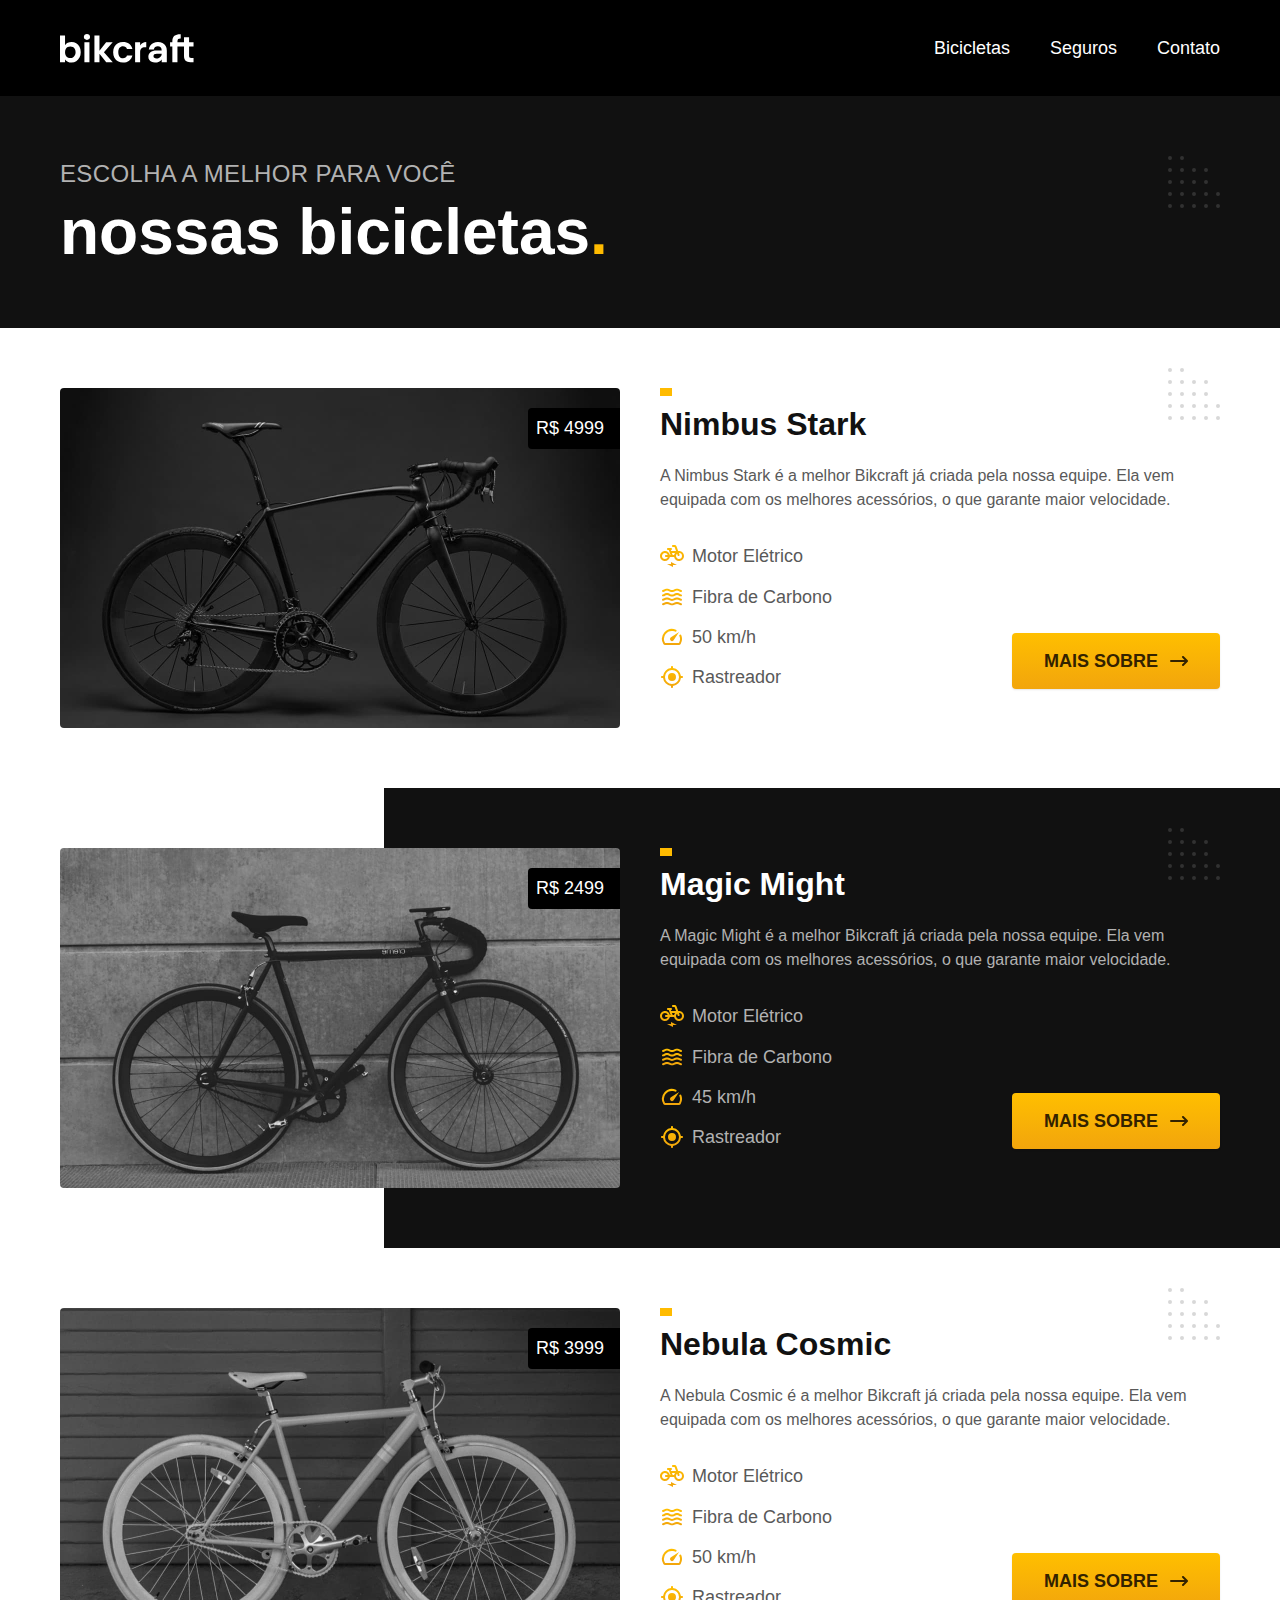
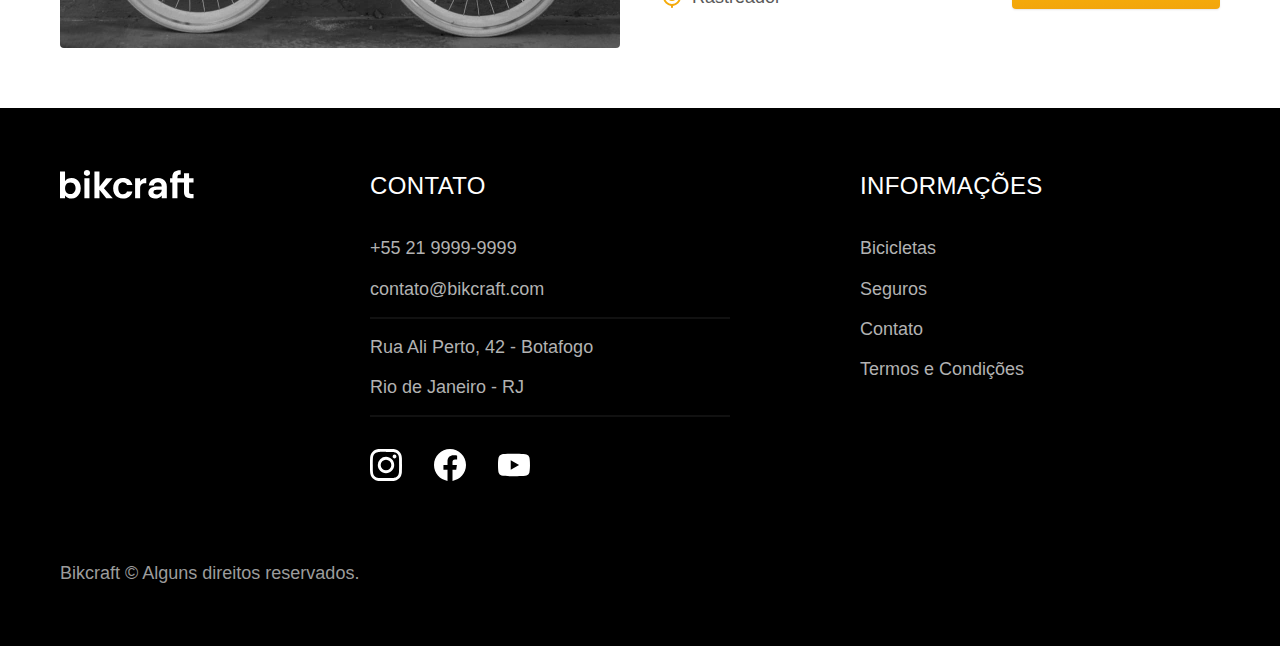
==== bicicletas.html @ 069b3458 "first commit" ====
<!DOCTYPE html>
<html lang="pt-br">

<head>
  <meta charset="UTF-8">
  <meta name="viewport" content="width=device-width, initial-scale=1.0">

  <title>Bicicletas | Bikcraft</title>
  <meta name="description" content="Bicicletas">

  <link rel="preload" href="./css/style.css" as="style">
  <link rel="stylesheet" href="./css/style.css">
</head>

<body id="bicicletas">
  <header class="header-bg">
    <div class="header container">
      <a href="./">
        <img src="./img/bikcraft.svg" alt="Bikcraft">
      </a>

      <nav aria-label="primaria">
        <ul class="header-menu font-1-m cor-0">
          <li><a href="./bicicletas.html">Bicicletas</a></li>
          <li><a href="./seguros.html">Seguros</a></li>
          <li><a href="./contato.html">Contato</a></li>
        </ul>
      </nav>
    </div>
  </header>

  <main>
    <div class="titulo-bg">
      <div class="titulo container">
        <p class="font-2-l-b cor-5">Escolha a melhor para você</p>
        <h1 class="font-1-xxl cor-0">nossas bicicletas<span class="cor-p1">.</span></h1>
      </div>
    </div>

    <div class="bicicletas container">
      <div class="bicicletas-imagem">
        <img src="./img/bicicletas/nimbus.jpg" alt="Bicicleta preta">
        <span class="font-2-m cor-0">R$ 4999</span>
      </div>
      <div class="bicicletas-conteudo">
        <h2 class="font-1-xl">Nimbus Stark</h2>
        <p class="font-2-s cor-8">A Nimbus Stark é a melhor Bikcraft já criada pela nossa equipe. Ela vem equipada com os melhores acessórios, o que garante maior velocidade.</p>
        <ul class="font-1-m cor-8">
          <li>
            <img src="./img/icones/eletrica.svg" alt="">
            Motor Elétrico
          </li>
          <li>
            <img src="./img/icones/carbono.svg" alt="">
            Fibra de Carbono
          </li>
          <li>
            <img src="./img/icones/velocidade.svg" alt="">
            50 km/h
          </li>
          <li>
            <img src="./img/icones/rastreador.svg" alt="">
            Rastreador
          </li>
        </ul>
        <a class="botao seta" href="./bicicletas/nimbus.html">Mais Sobre</a>
      </div>
    </div>

    <div class="bicicletas-bg">
      <div class="bicicletas container">
        <div class="bicicletas-imagem">
          <img src="./img/bicicletas/magic.jpg" alt="Bicicleta preta">
          <span class="font-2-m cor-0">R$ 2499</span>
        </div>
        <div class="bicicletas-conteudo">
          <h2 class="font-1-xl cor-0">Magic Might</h2>
          <p class="font-2-s cor-5">A Magic Might é a melhor Bikcraft já criada pela nossa equipe. Ela vem equipada com os melhores acessórios, o que garante maior velocidade.</p>
          <ul class="font-1-m cor-5">
            <li>
              <img src="./img/icones/eletrica.svg" alt="">
              Motor Elétrico
            </li>
            <li>
              <img src="./img/icones/carbono.svg" alt="">
              Fibra de Carbono
            </li>
            <li>
              <img src="./img/icones/velocidade.svg" alt="">
              45 km/h
            </li>
            <li>
              <img src="./img/icones/rastreador.svg" alt="">
              Rastreador
            </li>
          </ul>
          <a class="botao seta" href="./bicicletas/magic.html">Mais Sobre</a>
        </div>
      </div>
    </div>

    <div class="bicicletas container">
      <div class="bicicletas-imagem">
        <img src="./img/bicicletas/nebula.jpg" alt="Bicicleta preta">
        <span class="font-2-m cor-0">R$ 3999</span>
      </div>
      <div class="bicicletas-conteudo">
        <h2 class="font-1-xl">Nebula Cosmic</h2>
        <p class="font-2-s cor-8">A Nebula Cosmic é a melhor Bikcraft já criada pela nossa equipe. Ela vem equipada com os melhores acessórios, o que garante maior velocidade.</p>
        <ul class="font-1-m cor-8">
          <li>
            <img src="./img/icones/eletrica.svg" alt="">
            Motor Elétrico
          </li>
          <li>
            <img src="./img/icones/carbono.svg" alt="">
            Fibra de Carbono
          </li>
          <li>
            <img src="./img/icones/velocidade.svg" alt="">
            50 km/h
          </li>
          <li>
            <img src="./img/icones/rastreador.svg" alt="">
            Rastreador
          </li>
        </ul>
        <a class="botao seta" href="./bicicletas/nebula.html">Mais Sobre</a>
      </div>
    </div>

  </main>

  <footer class="footer-bg">
    <div class="footer container">
      <img src="./img/bikcraft.svg" alt="Bikcraft">
      <div class="footer-contato">
        <h3 class="font-2-l-b cor-0">Contato</h3>
        <ul class="font-2-m cor-5">
          <li><a href="tel:+552199999999">+55 21 9999-9999</a></li>
          <li><a href="mailto:contato@bikcraft.com">contato@bikcraft.com</a></li>
          <li>Rua Ali Perto, 42 - Botafogo</li>
          <li>Rio de Janeiro - RJ</li>
        </ul>
        <div class="footer-redes">
          <a href="./">
            <img src="./img/redes/instagram.svg" alt="Instagram">
          </a>
          <a href="./">
            <img src="./img/redes/facebook.svg" alt="Facebook">
          </a>
          <a href="./">
            <img src="./img/redes/youtube.svg" alt="Youtube">
          </a>
        </div>
      </div>
      <div class="footer-informacoes">
        <h3 class="font-2-l-b cor-0">Informações</h3>
        <nav>
          <ul class="font-1-m cor-5">
            <li><a href="./bicicletas.html">Bicicletas</a></li>
            <li><a href="./seguros.html">Seguros</a></li>
            <li><a href="./contato.html">Contato</a></li>
            <li><a href="./termos.html">Termos e Condições</a></li>
          </ul>
        </nav>
      </div>
      <p class="footer-copy font-2-m cor-6">Bikcraft © Alguns direitos reservados.</p>
    </div>
  </footer>
</body>

</html>
---- css/style.css ----
@import "./global/global.css";
@import "./utilidades/tipografia.css";
@import "./utilidades/cores.css";

@import "./global/header.css";
@import "./global/footer.css";

/* Utilidades */
@import "./utilidades/componentes.css";
@import "./utilidades/formulario.css";

/* Home */
@import "./home/introducao.css";
@import "./home/tecnologia.css";
@import "./home/parceiros.css";
@import "./home/depoimento.css";

/* Bicicletas */
@import "./bicicletas/bicicletas-lista.css";
@import "./bicicletas/bicicletas.css";

/* Bicicleta */
@import "./bicicleta/bicicleta.css";
@import "./bicicleta/seguro.css";

/* Seguros */
@import "./seguros/seguros.css";
@import "./seguros/vantagens.css";
@import "./seguros/perguntas.css";

/* Contato */
@import "./contato/contato.css";
@import "./contato/lojas.css";

/* Contato */
@import "./orcamento/orcamento.css";

/* Termos */
@import "./termos/termos.css";
---- css/style.css ----
@import "./global/global.css";
@import "./utilidades/tipografia.css";
@import "./utilidades/cores.css";

@import "./global/header.css";
@import "./global/footer.css";

/* Utilidades */
@import "./utilidades/componentes.css";
@import "./utilidades/formulario.css";

/* Home */
@import "./home/introducao.css";
@import "./home/tecnologia.css";
@import "./home/parceiros.css";
@import "./home/depoimento.css";

/* Bicicletas */
@import "./bicicletas/bicicletas-lista.css";
@import "./bicicletas/bicicletas.css";

/* Bicicleta */
@import "./bicicleta/bicicleta.css";
@import "./bicicleta/seguro.css";

/* Seguros */
@import "./seguros/seguros.css";
@import "./seguros/vantagens.css";
@import "./seguros/perguntas.css";

/* Contato */
@import "./contato/contato.css";
@import "./contato/lojas.css";

/* Contato */
@import "./orcamento/orcamento.css";

/* Termos */
@import "./termos/termos.css";
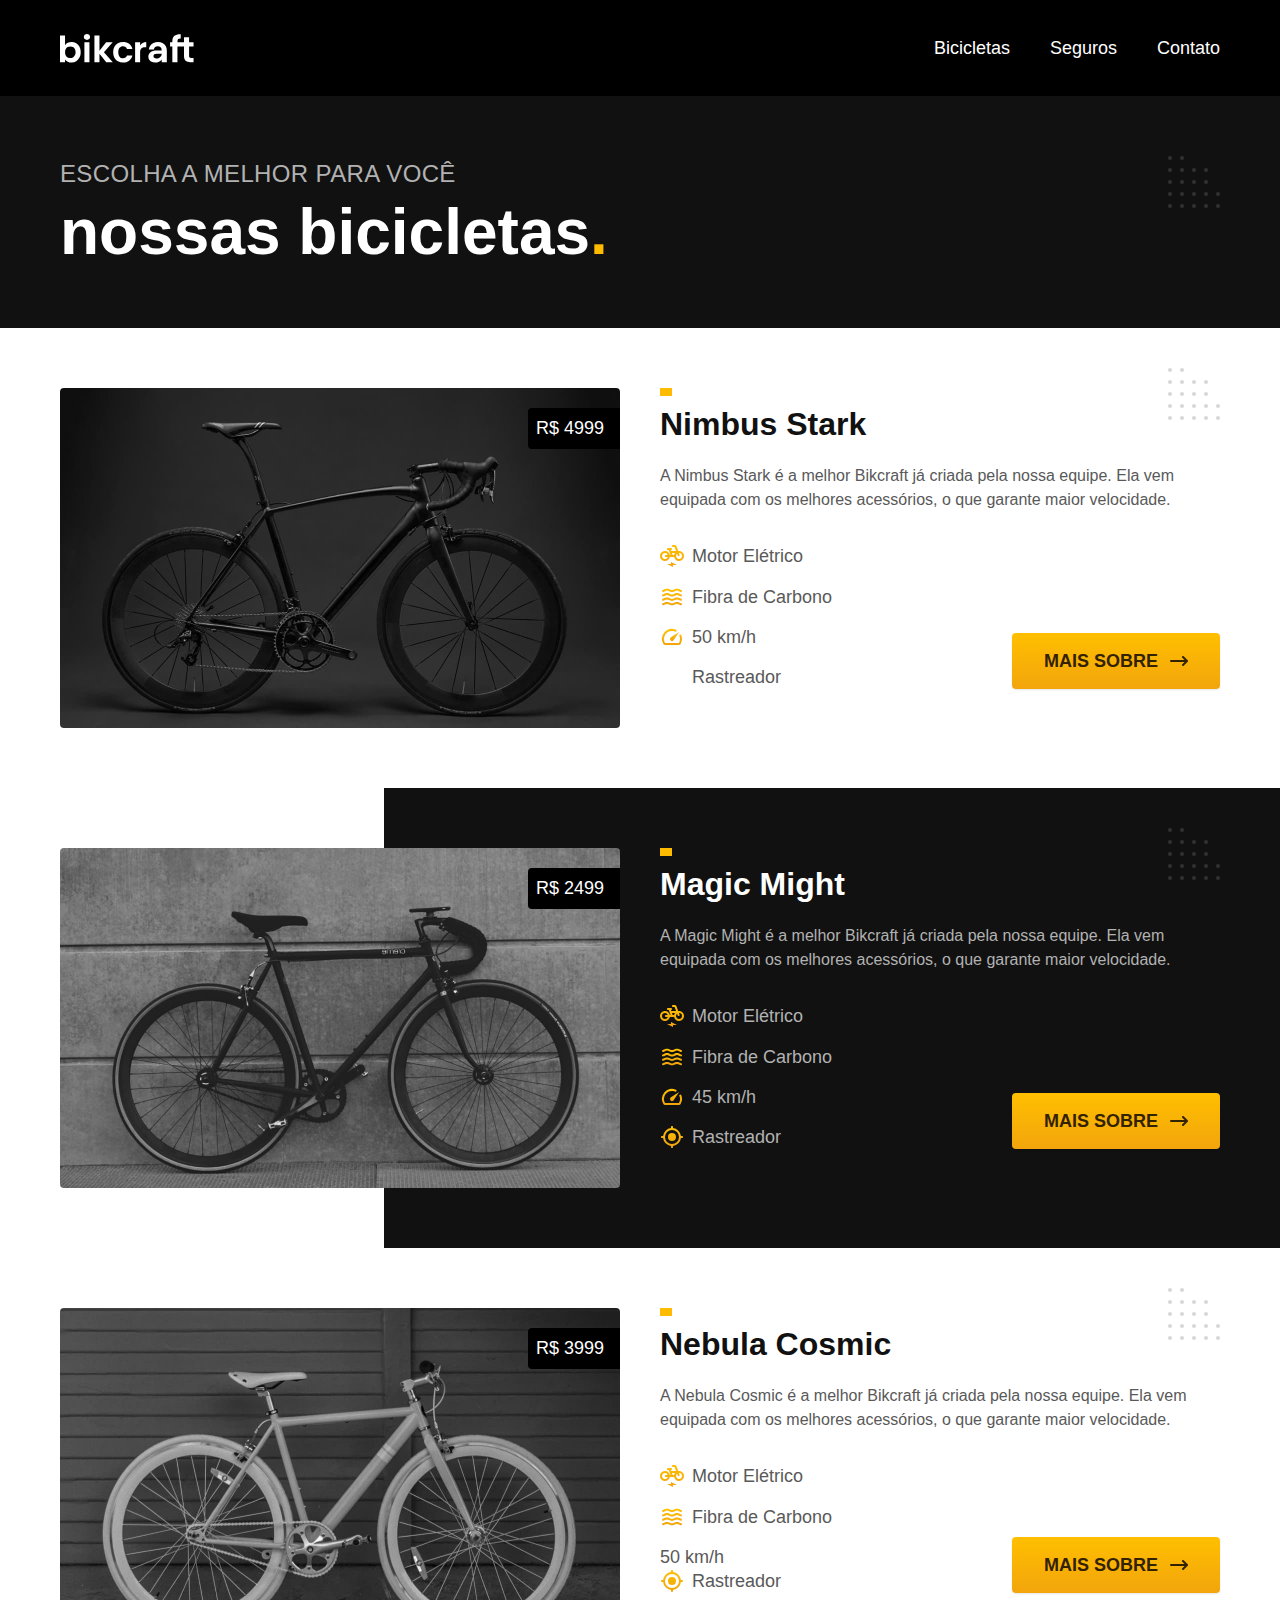
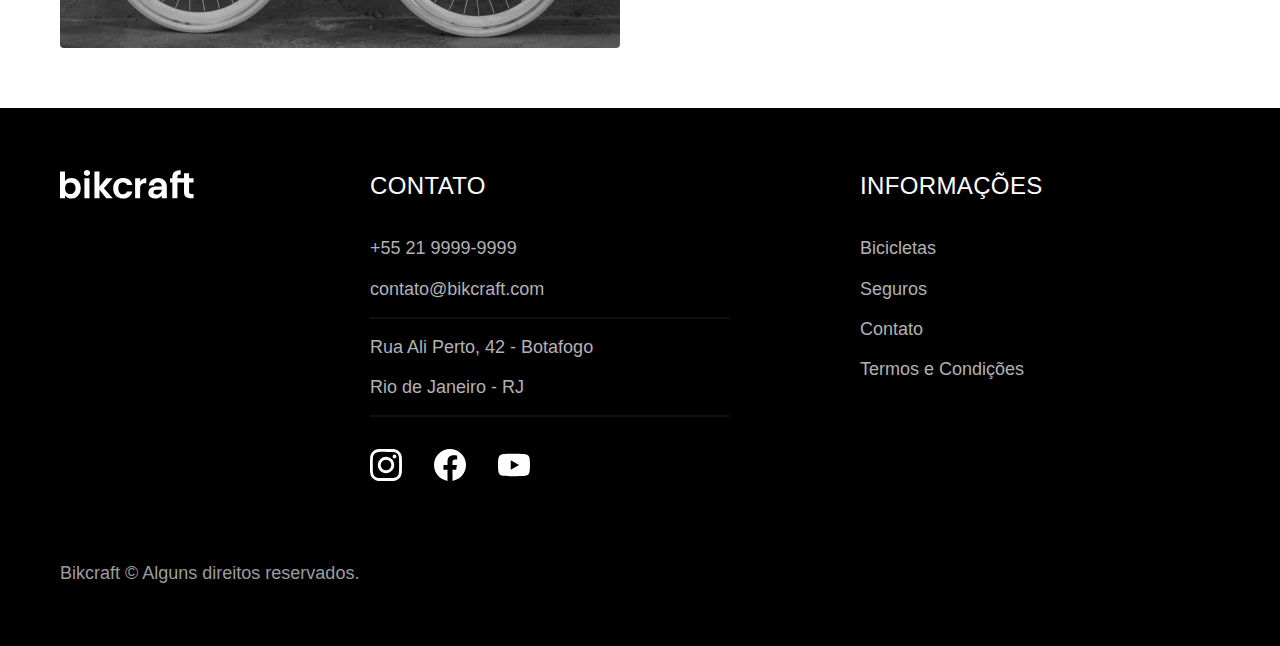
==== commit dc01fa7e: "Realizando update no caminho de arquivos e images" ====
--- a/bicicletas.html
+++ b/bicicletas.html
@@ -1,173 +1,188 @@
 <!DOCTYPE html>
 <html lang="pt-br">
+  <head>
+    <meta charset="UTF-8" />
+    <meta name="viewport" content="width=device-width, initial-scale=1.0" />
 
-<head>
-  <meta charset="UTF-8">
-  <meta name="viewport" content="width=device-width, initial-scale=1.0">
+    <title>Bicicletas | Bikcraft</title>
+    <meta name="description" content="Bicicletas" />
 
-  <title>Bicicletas | Bikcraft</title>
-  <meta name="description" content="Bicicletas">
+    <link rel="preload" href="assets/css/style.css" as="style" />
+    <link rel="stylesheet" href="assets/css/style.css" />
+  </head>
 
-  <link rel="preload" href="./css/style.css" as="style">
-  <link rel="stylesheet" href="./css/style.css">
-</head>
+  <body id="bicicletas">
+    <header class="header-bg">
+      <div class="header container">
+        <a href="./">
+          <img src="assets/img/bikcraft.svg" alt="Bikcraft" />
+        </a>
 
-<body id="bicicletas">
-  <header class="header-bg">
-    <div class="header container">
-      <a href="./">
-        <img src="./img/bikcraft.svg" alt="Bikcraft">
-      </a>
+        <nav aria-label="primaria">
+          <ul class="header-menu font-1-m cor-0">
+            <li><a href="./bicicletas.html">Bicicletas</a></li>
+            <li><a href="./seguros.html">Seguros</a></li>
+            <li><a href="./contato.html">Contato</a></li>
+          </ul>
+        </nav>
+      </div>
+    </header>
 
-      <nav aria-label="primaria">
-        <ul class="header-menu font-1-m cor-0">
-          <li><a href="./bicicletas.html">Bicicletas</a></li>
-          <li><a href="./seguros.html">Seguros</a></li>
-          <li><a href="./contato.html">Contato</a></li>
-        </ul>
-      </nav>
-    </div>
-  </header>
+    <main>
+      <div class="titulo-bg">
+        <div class="titulo container">
+          <p class="font-2-l-b cor-5">Escolha a melhor para você</p>
+          <h1 class="font-1-xxl cor-0">
+            nossas bicicletas<span class="cor-p1">.</span>
+          </h1>
+        </div>
+      </div>
 
-  <main>
-    <div class="titulo-bg">
-      <div class="titulo container">
-        <p class="font-2-l-b cor-5">Escolha a melhor para você</p>
-        <h1 class="font-1-xxl cor-0">nossas bicicletas<span class="cor-p1">.</span></h1>
-      </div>
-    </div>
-
-    <div class="bicicletas container">
-      <div class="bicicletas-imagem">
-        <img src="./img/bicicletas/nimbus.jpg" alt="Bicicleta preta">
-        <span class="font-2-m cor-0">R$ 4999</span>
-      </div>
-      <div class="bicicletas-conteudo">
-        <h2 class="font-1-xl">Nimbus Stark</h2>
-        <p class="font-2-s cor-8">A Nimbus Stark é a melhor Bikcraft já criada pela nossa equipe. Ela vem equipada com os melhores acessórios, o que garante maior velocidade.</p>
-        <ul class="font-1-m cor-8">
-          <li>
-            <img src="./img/icones/eletrica.svg" alt="">
-            Motor Elétrico
-          </li>
-          <li>
-            <img src="./img/icones/carbono.svg" alt="">
-            Fibra de Carbono
-          </li>
-          <li>
-            <img src="./img/icones/velocidade.svg" alt="">
-            50 km/h
-          </li>
-          <li>
-            <img src="./img/icones/rastreador.svg" alt="">
-            Rastreador
-          </li>
-        </ul>
-        <a class="botao seta" href="./bicicletas/nimbus.html">Mais Sobre</a>
-      </div>
-    </div>
-
-    <div class="bicicletas-bg">
       <div class="bicicletas container">
         <div class="bicicletas-imagem">
-          <img src="./img/bicicletas/magic.jpg" alt="Bicicleta preta">
-          <span class="font-2-m cor-0">R$ 2499</span>
+          <img src="assets/img/bicicletas/nimbus.jpg" alt="Bicicleta preta" />
+          <span class="font-2-m cor-0">R$ 4999</span>
         </div>
         <div class="bicicletas-conteudo">
-          <h2 class="font-1-xl cor-0">Magic Might</h2>
-          <p class="font-2-s cor-5">A Magic Might é a melhor Bikcraft já criada pela nossa equipe. Ela vem equipada com os melhores acessórios, o que garante maior velocidade.</p>
-          <ul class="font-1-m cor-5">
+          <h2 class="font-1-xl">Nimbus Stark</h2>
+          <p class="font-2-s cor-8">
+            A Nimbus Stark é a melhor Bikcraft já criada pela nossa equipe. Ela
+            vem equipada com os melhores acessórios, o que garante maior
+            velocidade.
+          </p>
+          <ul class="font-1-m cor-8">
             <li>
-              <img src="./img/icones/eletrica.svg" alt="">
+              <img src="assets/img/icones/eletrica.svg" alt="" />
               Motor Elétrico
             </li>
             <li>
-              <img src="./img/icones/carbono.svg" alt="">
+              <img src="assets/img/icones/carbono.svg" alt="" />
               Fibra de Carbono
             </li>
             <li>
-              <img src="./img/icones/velocidade.svg" alt="">
-              45 km/h
+              <img src="assets/img/icones/velocidade.svg" alt="" />
+              50 km/h
             </li>
             <li>
-              <img src="./img/icones/rastreador.svg" alt="">
+              <img src="assets/img/ones/rastreador.svg" alt="" />
               Rastreador
             </li>
           </ul>
-          <a class="botao seta" href="./bicicletas/magic.html">Mais Sobre</a>
+          <a class="botao seta" href="./bicicletas/nimbus.html">Mais Sobre</a>
         </div>
       </div>
-    </div>
 
-    <div class="bicicletas container">
-      <div class="bicicletas-imagem">
-        <img src="./img/bicicletas/nebula.jpg" alt="Bicicleta preta">
-        <span class="font-2-m cor-0">R$ 3999</span>
-      </div>
-      <div class="bicicletas-conteudo">
-        <h2 class="font-1-xl">Nebula Cosmic</h2>
-        <p class="font-2-s cor-8">A Nebula Cosmic é a melhor Bikcraft já criada pela nossa equipe. Ela vem equipada com os melhores acessórios, o que garante maior velocidade.</p>
-        <ul class="font-1-m cor-8">
-          <li>
-            <img src="./img/icones/eletrica.svg" alt="">
-            Motor Elétrico
-          </li>
-          <li>
-            <img src="./img/icones/carbono.svg" alt="">
-            Fibra de Carbono
-          </li>
-          <li>
-            <img src="./img/icones/velocidade.svg" alt="">
-            50 km/h
-          </li>
-          <li>
-            <img src="./img/icones/rastreador.svg" alt="">
-            Rastreador
-          </li>
-        </ul>
-        <a class="botao seta" href="./bicicletas/nebula.html">Mais Sobre</a>
-      </div>
-    </div>
-
-  </main>
-
-  <footer class="footer-bg">
-    <div class="footer container">
-      <img src="./img/bikcraft.svg" alt="Bikcraft">
-      <div class="footer-contato">
-        <h3 class="font-2-l-b cor-0">Contato</h3>
-        <ul class="font-2-m cor-5">
-          <li><a href="tel:+552199999999">+55 21 9999-9999</a></li>
-          <li><a href="mailto:contato@bikcraft.com">contato@bikcraft.com</a></li>
-          <li>Rua Ali Perto, 42 - Botafogo</li>
-          <li>Rio de Janeiro - RJ</li>
-        </ul>
-        <div class="footer-redes">
-          <a href="./">
-            <img src="./img/redes/instagram.svg" alt="Instagram">
-          </a>
-          <a href="./">
-            <img src="./img/redes/facebook.svg" alt="Facebook">
-          </a>
-          <a href="./">
-            <img src="./img/redes/youtube.svg" alt="Youtube">
-          </a>
+      <div class="bicicletas-bg">
+        <div class="bicicletas container">
+          <div class="bicicletas-imagem">
+            <img src="assets/img/bicicletas/magic.jpg" alt="Bicicleta preta" />
+            <span class="font-2-m cor-0">R$ 2499</span>
+          </div>
+          <div class="bicicletas-conteudo">
+            <h2 class="font-1-xl cor-0">Magic Might</h2>
+            <p class="font-2-s cor-5">
+              A Magic Might é a melhor Bikcraft já criada pela nossa equipe. Ela
+              vem equipada com os melhores acessórios, o que garante maior
+              velocidade.
+            </p>
+            <ul class="font-1-m cor-5">
+              <li>
+                <img src="assets/img/icones/eletrica.svg" alt="" />
+                Motor Elétrico
+              </li>
+              <li>
+                <img src="assets/img/icones/carbono.svg" alt="" />
+                Fibra de Carbono
+              </li>
+              <li>
+                <img src="assets/img/icones/velocidade.svg" alt="" />
+                45 km/h
+              </li>
+              <li>
+                <img src="assets/img/icones/rastreador.svg" alt="" />
+                Rastreador
+              </li>
+            </ul>
+            <a class="botao seta" href="./bicicletas/magic.html">Mais Sobre</a>
+          </div>
         </div>
       </div>
-      <div class="footer-informacoes">
-        <h3 class="font-2-l-b cor-0">Informações</h3>
-        <nav>
-          <ul class="font-1-m cor-5">
-            <li><a href="./bicicletas.html">Bicicletas</a></li>
-            <li><a href="./seguros.html">Seguros</a></li>
-            <li><a href="./contato.html">Contato</a></li>
-            <li><a href="./termos.html">Termos e Condições</a></li>
+
+      <div class="bicicletas container">
+        <div class="bicicletas-imagem">
+          <img src="assets/img/bicicletas/nebula.jpg" alt="Bicicleta preta" />
+          <span class="font-2-m cor-0">R$ 3999</span>
+        </div>
+        <div class="bicicletas-conteudo">
+          <h2 class="font-1-xl">Nebula Cosmic</h2>
+          <p class="font-2-s cor-8">
+            A Nebula Cosmic é a melhor Bikcraft já criada pela nossa equipe. Ela
+            vem equipada com os melhores acessórios, o que garante maior
+            velocidade.
+          </p>
+          <ul class="font-1-m cor-8">
+            <li>
+              <img src="assets/img/icones/eletrica.svg" alt="" />
+              Motor Elétrico
+            </li>
+            <li>
+              <img src="assets/img/icones/carbono.svg" alt="" />
+              Fibra de Carbono
+            </li>
+            <lassets/
+              <img src="assets/img/icones/velocidade.svg" alt="" />
+              50 km/h
+            </li>
+            <li>
+              <img src="assets/img/icones/rastreador.svg" alt="" />
+              Rastreador
+            </li>
           </ul>
-        </nav>
+          <a class="botao seta" href="./bicicletas/nebula.html">Mais Sobre</a>
+        </div>
       </div>
-      <p class="footer-copy font-2-m cor-6">Bikcraft © Alguns direitos reservados.</p>
-    </div>
-  </footer>
-</body>
+    </main>
 
-</html>+    <footer class="footer-bg">
+      <div class="footer container">
+        <img src="assets/img/bikcraft.svg" alt="Bikcraft" />
+        <div class="footer-contato">
+          <h3 class="font-2-l-b cor-0">Contato</h3>
+          <ul class="font-2-m cor-5">
+            <li><a href="tel:+552199999999">+55 21 9999-9999</a></li>
+            <li>
+              <a href="mailto:contato@bikcraft.com">contato@bikcraft.com</a>
+            </li>
+            <li>Rua Ali Perto, 42 - Botafogo</li>
+            <li>Rio de Janeiro - RJ</li>
+          </ul>
+          <div class="footer-redes">
+            <a href="./">
+              <img src="assets/img/redes/instagram.svg" alt="Instagram" />
+            </a>
+            <a href="./">
+              <img src="assets/img/redes/facebook.svg" alt="Facebook" />
+            </a>
+            <a href="./">
+              <img src="assets/img/redes/youtube.svg" alt="Youtube" />
+            </a>
+          </div>
+        </div>
+        <div class="footer-informacoes">
+          <h3 class="font-2-l-b cor-0">Informações</h3>
+          <nav>
+            <ul class="font-1-m cor-5">
+              <li><a href="./bicicletas.html">Bicicletas</a></li>
+              <li><a href="./seguros.html">Seguros</a></li>
+              <li><a href="./contato.html">Contato</a></li>
+              <li><a href="./termos.html">Termos e Condições</a></li>
+            </ul>
+          </nav>
+        </div>
+        <p class="footer-copy font-2-m cor-6">
+          Bikcraft © Alguns direitos reservados.
+        </p>
+      </div>
+    </footer>
+  </body>
+</html>
--- a/assets/css/style.css
+++ b/assets/css/style.css
@@ -0,0 +1,40 @@
+@import "./global/global.css";
+@import "./utilidades/tipografia.css";
+@import "./utilidades/cores.css";
+
+@import "./global/header.css";
+@import "./global/footer.css";
+
+/* Utilidades */
+@import "./utilidades/componentes.css";
+@import "./utilidades/formulario.css";
+
+/* Home */
+@import "./home/introducao.css";
+@import "./home/tecnologia.css";
+@import "./home/parceiros.css";
+@import "./home/depoimento.css";
+
+/* Bicicletas */
+@import "./bicicletas/bicicletas-lista.css";
+@import "./bicicletas/bicicletas.css";
+
+/* Bicicleta */
+@import "./bicicleta/bicicleta.css";
+@import "./bicicleta/seguro.css";
+
+/* Seguros */
+@import "./seguros/seguros.css";
+@import "./seguros/vantagens.css";
+@import "./seguros/perguntas.css";
+
+/* Contato */
+@import "./contato/contato.css";
+@import "./contato/lojas.css";
+
+/* Contato */
+@import "./orcamento/orcamento.css";
+
+/* Termos */
+@import "./termos/termos.css";
+
--- a/assets/css/style.css
+++ b/assets/css/style.css
@@ -0,0 +1,40 @@
+@import "./global/global.css";
+@import "./utilidades/tipografia.css";
+@import "./utilidades/cores.css";
+
+@import "./global/header.css";
+@import "./global/footer.css";
+
+/* Utilidades */
+@import "./utilidades/componentes.css";
+@import "./utilidades/formulario.css";
+
+/* Home */
+@import "./home/introducao.css";
+@import "./home/tecnologia.css";
+@import "./home/parceiros.css";
+@import "./home/depoimento.css";
+
+/* Bicicletas */
+@import "./bicicletas/bicicletas-lista.css";
+@import "./bicicletas/bicicletas.css";
+
+/* Bicicleta */
+@import "./bicicleta/bicicleta.css";
+@import "./bicicleta/seguro.css";
+
+/* Seguros */
+@import "./seguros/seguros.css";
+@import "./seguros/vantagens.css";
+@import "./seguros/perguntas.css";
+
+/* Contato */
+@import "./contato/contato.css";
+@import "./contato/lojas.css";
+
+/* Contato */
+@import "./orcamento/orcamento.css";
+
+/* Termos */
+@import "./termos/termos.css";
+
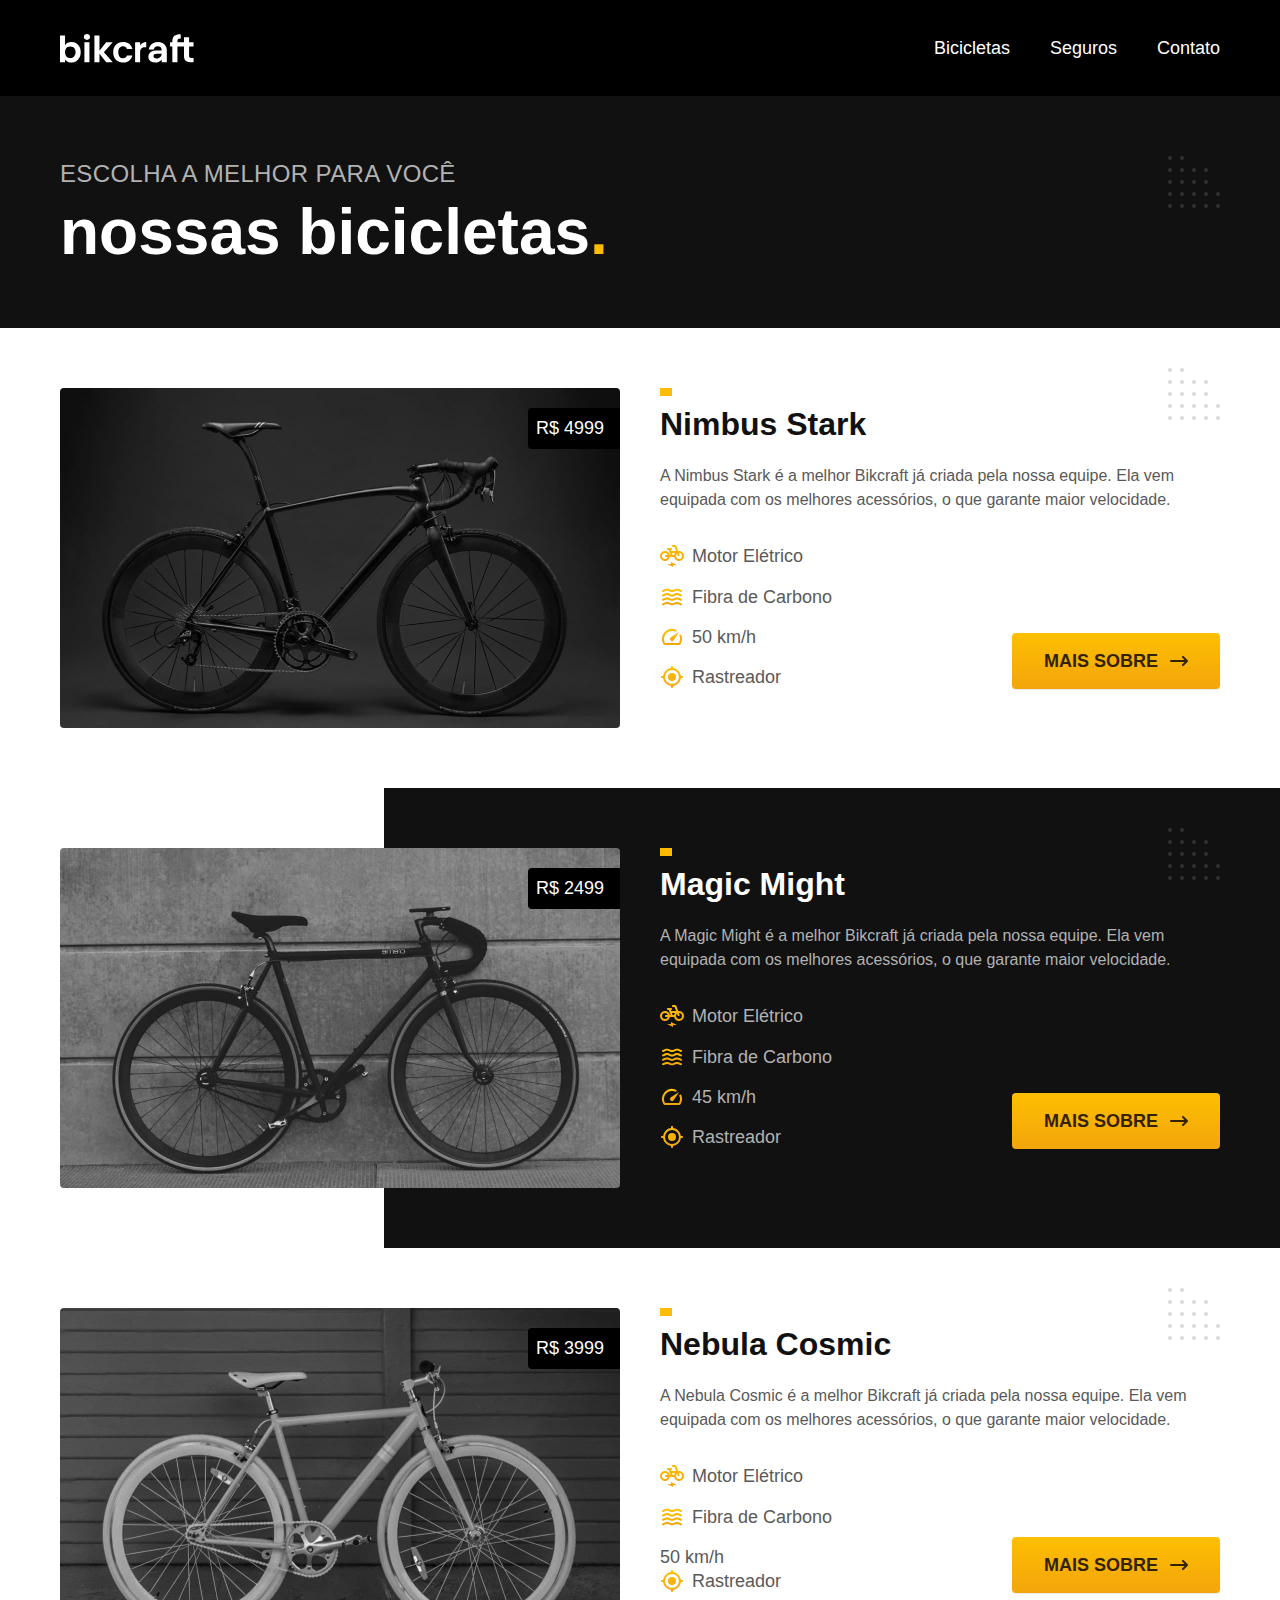
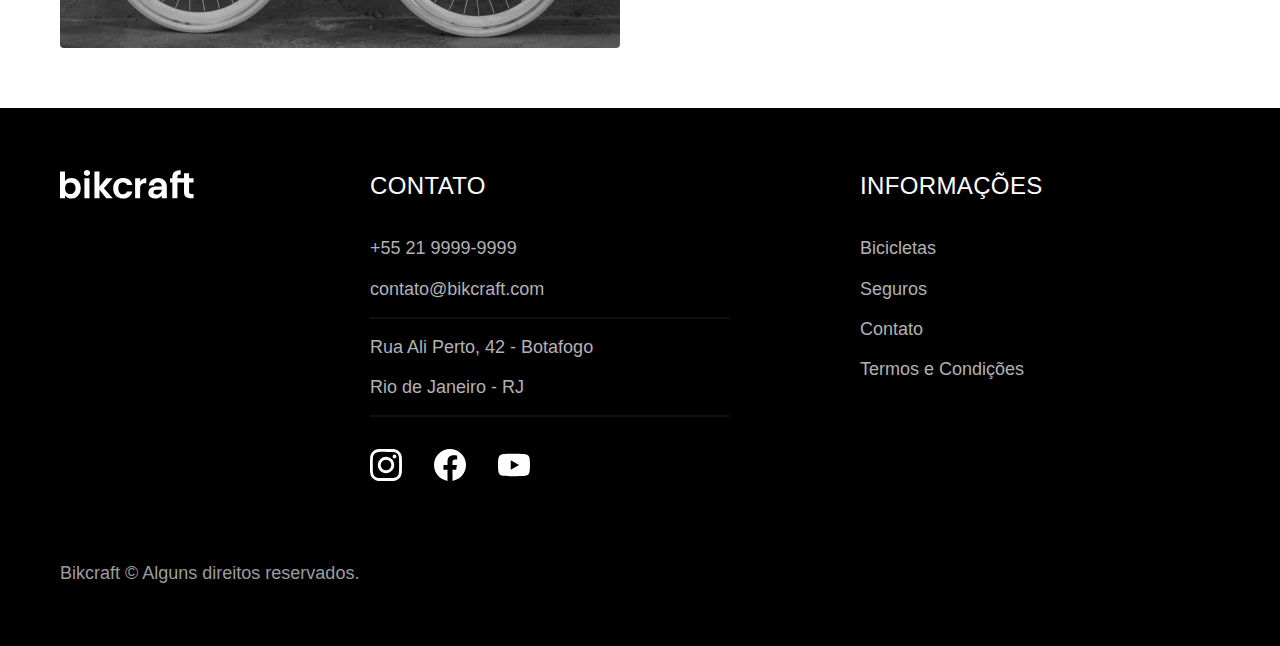
==== commit 90d395e8: "Updating images paths" ====
--- a/bicicletas.html
+++ b/bicicletas.html
@@ -64,7 +64,7 @@
               50 km/h
             </li>
             <li>
-              <img src="assets/img/ones/rastreador.svg" alt="" />
+              <img src="assets/img/icones/rastreador.svg" alt="" />
               Rastreador
             </li>
           </ul>
